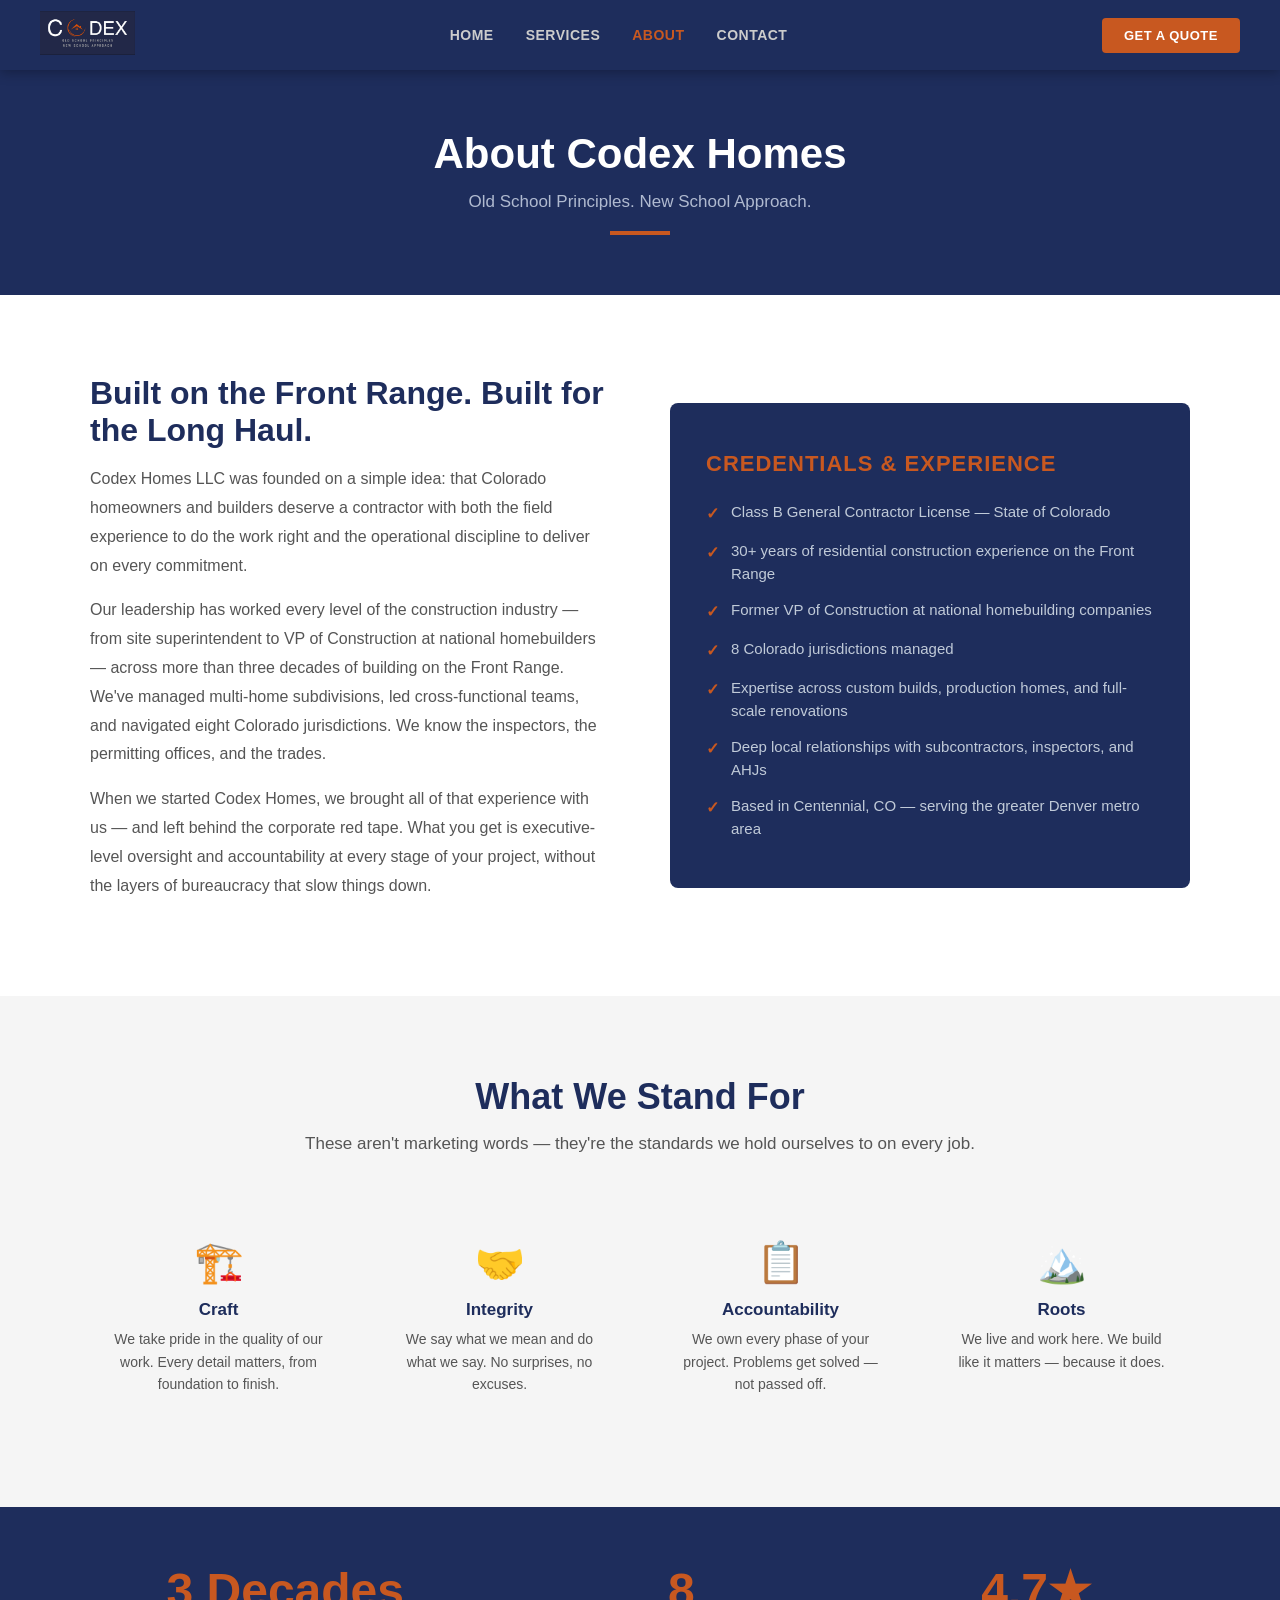
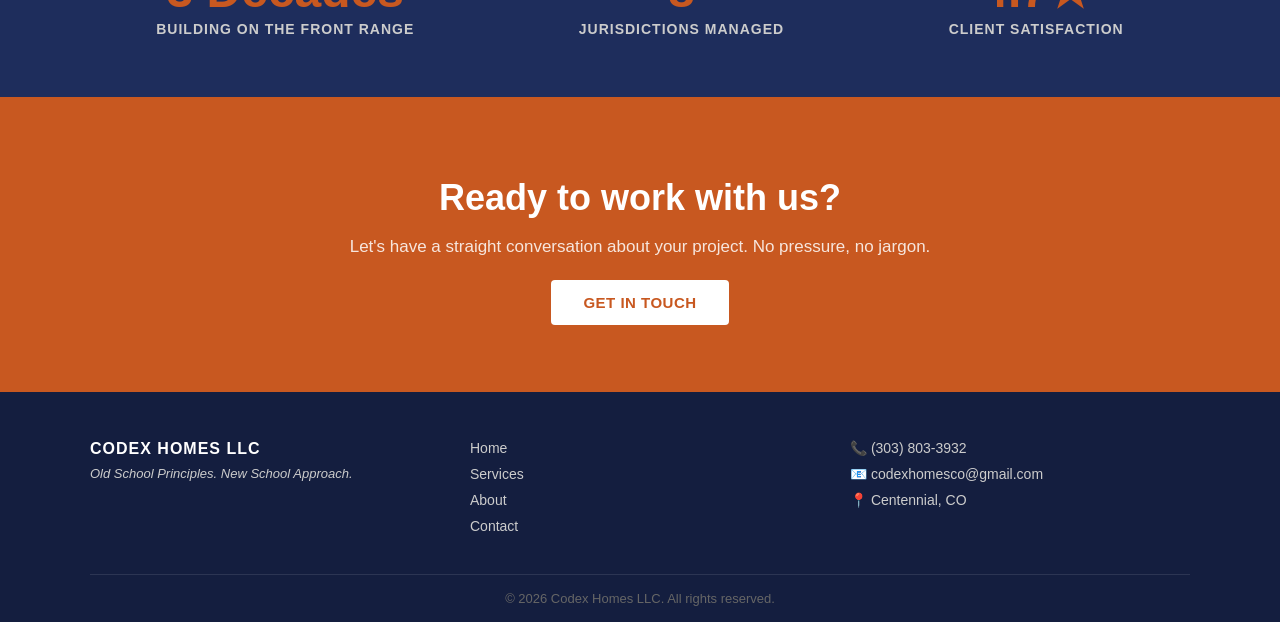
==== about.html @ 39018bbb "Add files via upload" ====
<!DOCTYPE html>
<html lang="en">
<head>
<meta charset="UTF-8"/>
<meta name="viewport" content="width=device-width, initial-scale=1.0"/>
<title>About | Codex Homes LLC</title>
<link rel="stylesheet" href="style.css"/>
</head>
<body>

<nav>
  <a href="index.html" class="nav-logo">
    <img src="logo.png" alt="Codex Homes LLC" style="height:44px; width:auto;"/>
  </a>
  <ul class="nav-links">
    <li><a href="index.html">Home</a></li>
    <li><a href="services.html">Services</a></li>
    <li><a href="about.html" class="active">About</a></li>
    <li><a href="contact.html">Contact</a></li>
  </ul>
  <a href="contact.html" class="nav-cta">Get a Quote</a>
</nav>

<div class="page-hero">
  <h1>About Codex Homes</h1>
  <p>Old School Principles. New School Approach.</p>
  <div class="orange-bar"></div>
</div>

<!-- STORY -->
<section class="about-section">
  <div class="about-grid">
    <div class="about-text">
      <h2>Built on the Front Range. Built for the Long Haul.</h2>
      <p>Codex Homes LLC was founded on a simple idea: that Colorado homeowners and builders deserve a contractor with both the field experience to do the work right and the operational discipline to deliver on every commitment.</p>
      <p>Our leadership has worked every level of the construction industry — from site superintendent to VP of Construction at national homebuilders — across more than three decades of building on the Front Range. We've managed multi-home subdivisions, led cross-functional teams, and navigated eight Colorado jurisdictions. We know the inspectors, the permitting offices, and the trades.</p>
      <p>When we started Codex Homes, we brought all of that experience with us — and left behind the corporate red tape. What you get is executive-level oversight and accountability at every stage of your project, without the layers of bureaucracy that slow things down.</p>
    </div>
    <div class="about-visual">
      <h3>Credentials & Experience</h3>
      <ul class="cred-list">
        <li>Class B General Contractor License — State of Colorado</li>
        <li>30+ years of residential construction experience on the Front Range</li>
        <li>Former VP of Construction at national homebuilding companies</li>
        <li>8 Colorado jurisdictions managed</li>
        <li>Expertise across custom builds, production homes, and full-scale renovations</li>
        <li>Deep local relationships with subcontractors, inspectors, and AHJs</li>
        <li>Based in Centennial, CO — serving the greater Denver metro area</li>
      </ul>
    </div>
  </div>
</section>

<!-- VALUES -->
<section class="values-section">
  <div class="container">
    <h2 class="section-title">What We Stand For</h2>
    <p class="section-sub">These aren't marketing words — they're the standards we hold ourselves to on every job.</p>
    <div class="values-grid">
      <div class="value-item">
        <span class="value-icon">🏗️</span>
        <h3>Craft</h3>
        <p>We take pride in the quality of our work. Every detail matters, from foundation to finish.</p>
      </div>
      <div class="value-item">
        <span class="value-icon">🤝</span>
        <h3>Integrity</h3>
        <p>We say what we mean and do what we say. No surprises, no excuses.</p>
      </div>
      <div class="value-item">
        <span class="value-icon">📋</span>
        <h3>Accountability</h3>
        <p>We own every phase of your project. Problems get solved — not passed off.</p>
      </div>
      <div class="value-item">
        <span class="value-icon">🏔️</span>
        <h3>Roots</h3>
        <p>We live and work here. We build like it matters — because it does.</p>
      </div>
    </div>
  </div>
</section>

<!-- STATS -->
<section class="section-dark">
  <div class="container">
    <div class="stats">
      <div class="stat">
        <span class="stat-num">3 Decades</span>
        <span class="stat-label">Building on the Front Range</span>
      </div>
      <div class="stat">
        <span class="stat-num">8</span>
        <span class="stat-label">Jurisdictions Managed</span>
      </div>
      <div class="stat">
        <span class="stat-num">4.7★</span>
        <span class="stat-label">Client Satisfaction</span>
      </div>
    </div>
  </div>
</section>

<!-- CTA -->
<section class="section-cta">
  <div class="container cta-inner">
    <h2>Ready to work with us?</h2>
    <p>Let's have a straight conversation about your project. No pressure, no jargon.</p>
    <a href="contact.html" class="btn-primary">Get in Touch</a>
  </div>
</section>

<!-- FOOTER -->
<footer>
  <div class="container footer-inner">
    <div class="footer-brand">
      <strong>CODEX HOMES LLC</strong>
      <span>Old School Principles. New School Approach.</span>
    </div>
    <div class="footer-links">
      <a href="index.html">Home</a>
      <a href="services.html">Services</a>
      <a href="about.html">About</a>
      <a href="contact.html">Contact</a>
    </div>
    <div class="footer-contact">
      <span>📞 (303) 803-3932</span>
      <span>📧 codexhomesco@gmail.com</span>
      <span>📍 Centennial, CO</span>
    </div>
  </div>
  <div class="footer-copy">© 2026 Codex Homes LLC. All rights reserved.</div>
</footer>

</body>
</html>
---- style.css ----
/* =====================
   CODEX HOMES LLC — CSS
   ===================== */

:root {
  --navy: #1E2D5C;
  --navy-dark: #141E3F;
  --orange: #C85820;
  --orange-light: #E06830;
  --white: #FFFFFF;
  --gray-light: #F5F5F5;
  --gray-mid: #CCCCCC;
  --gray-text: #555555;
  --max-width: 1100px;
}

* { margin: 0; padding: 0; box-sizing: border-box; }

body {
  font-family: 'Arial', sans-serif;
  color: #222;
  background: #fff;
}

a { text-decoration: none; color: inherit; }

/* ---- NAV ---- */
nav {
  background: var(--navy);
  display: flex;
  align-items: center;
  justify-content: space-between;
  padding: 0 40px;
  height: 70px;
  position: sticky;
  top: 0;
  z-index: 100;
  box-shadow: 0 2px 12px rgba(0,0,0,0.3);
}

.nav-logo svg { display: block; }

.nav-links {
  display: flex;
  list-style: none;
  gap: 32px;
}

.nav-links a {
  color: var(--gray-mid);
  font-size: 14px;
  font-weight: 600;
  letter-spacing: 0.5px;
  text-transform: uppercase;
  transition: color 0.2s;
}

.nav-links a:hover,
.nav-links a.active {
  color: var(--orange);
}

.nav-cta {
  background: var(--orange);
  color: var(--white);
  padding: 10px 22px;
  border-radius: 4px;
  font-size: 13px;
  font-weight: 700;
  text-transform: uppercase;
  letter-spacing: 0.5px;
  transition: background 0.2s;
}
.nav-cta:hover { background: var(--orange-light); }

/* ---- HERO ---- */
.hero {
  background: var(--navy-dark);
  background-image:
    linear-gradient(135deg, rgba(30,45,92,0.97) 0%, rgba(20,30,63,0.92) 100%),
    repeating-linear-gradient(
      45deg,
      transparent,
      transparent 40px,
      rgba(200,88,32,0.04) 40px,
      rgba(200,88,32,0.04) 80px
    );
  min-height: 88vh;
  display: flex;
  align-items: center;
  justify-content: center;
  text-align: center;
  padding: 80px 40px;
  position: relative;
}

.hero-content {
  max-width: 820px;
  z-index: 1;
}

.hero-logo {
  margin-bottom: 32px;
  display: flex;
  flex-direction: column;
  align-items: center;
  gap: 8px;
}

.hero-tagline {
  color: var(--gray-mid);
  font-size: 13px;
  letter-spacing: 3px;
  text-transform: uppercase;
  font-weight: 600;
}

.hero h1 {
  font-size: 52px;
  font-weight: 900;
  color: var(--white);
  line-height: 1.1;
  margin-bottom: 20px;
}

.hero-sub {
  font-size: 18px;
  color: #B0BAD0;
  line-height: 1.7;
  margin-bottom: 36px;
  max-width: 680px;
  margin-left: auto;
  margin-right: auto;
}

.hero-btns {
  display: flex;
  gap: 16px;
  justify-content: center;
  flex-wrap: wrap;
}

.btn-primary {
  background: var(--orange);
  color: var(--white);
  padding: 14px 32px;
  border-radius: 4px;
  font-weight: 700;
  font-size: 15px;
  text-transform: uppercase;
  letter-spacing: 0.5px;
  transition: background 0.2s, transform 0.1s;
}
.btn-primary:hover { background: var(--orange-light); transform: translateY(-1px); }

.btn-outline {
  border: 2px solid var(--gray-mid);
  color: var(--white);
  padding: 14px 32px;
  border-radius: 4px;
  font-weight: 700;
  font-size: 15px;
  text-transform: uppercase;
  letter-spacing: 0.5px;
  transition: border-color 0.2s, color 0.2s;
}
.btn-outline:hover { border-color: var(--orange); color: var(--orange); }

/* ---- SECTIONS ---- */
.section-light { padding: 80px 40px; background: var(--white); }
.section-dark  { padding: 60px 40px; background: var(--navy); }
.section-cta   { padding: 80px 40px; background: var(--orange); }

.container { max-width: var(--max-width); margin: 0 auto; }

.section-title {
  font-size: 36px;
  font-weight: 900;
  color: var(--navy);
  text-align: center;
  margin-bottom: 12px;
}

.section-dark .section-title { color: var(--white); }

.section-sub {
  text-align: center;
  color: var(--gray-text);
  font-size: 17px;
  line-height: 1.7;
  max-width: 680px;
  margin: 0 auto 48px;
}

/* ---- CARDS ---- */
.cards {
  display: grid;
  grid-template-columns: repeat(auto-fit, minmax(190px, 1fr));
  gap: 24px;
}

.card {
  background: var(--gray-light);
  border-top: 4px solid var(--orange);
  padding: 32px 24px;
  border-radius: 6px;
  transition: box-shadow 0.2s;
}
.card:hover { box-shadow: 0 8px 24px rgba(0,0,0,0.10); }

.card-icon { font-size: 32px; margin-bottom: 14px; }

.card h3 {
  font-size: 18px;
  font-weight: 800;
  color: var(--navy);
  margin-bottom: 10px;
}

.card p {
  font-size: 15px;
  color: var(--gray-text);
  line-height: 1.6;
}

/* ---- STATS ---- */
.stats {
  display: flex;
  justify-content: space-around;
  flex-wrap: wrap;
  gap: 32px;
}

.stat {
  text-align: center;
  display: flex;
  flex-direction: column;
  gap: 6px;
}

.stat-num {
  font-size: 48px;
  font-weight: 900;
  color: var(--orange);
  line-height: 1;
}

.stat-label {
  font-size: 14px;
  color: var(--gray-mid);
  text-transform: uppercase;
  letter-spacing: 1px;
  font-weight: 600;
}

/* ---- SERVICES GRID ---- */
.services-grid {
  display: grid;
  grid-template-columns: repeat(auto-fit, minmax(240px, 1fr));
  gap: 24px;
  margin-top: 48px;
}

.service-card {
  border: 1px solid #E0E0E0;
  border-radius: 6px;
  padding: 28px 24px;
  transition: box-shadow 0.2s, border-color 0.2s;
}
.service-card:hover {
  box-shadow: 0 6px 20px rgba(0,0,0,0.08);
  border-color: var(--orange);
}

.service-card h3 {
  font-size: 18px;
  font-weight: 800;
  color: var(--navy);
  margin-bottom: 10px;
}

.service-card p {
  font-size: 15px;
  color: var(--gray-text);
  line-height: 1.6;
  margin-bottom: 16px;
}

.link-arrow {
  color: var(--orange);
  font-weight: 700;
  font-size: 14px;
  transition: letter-spacing 0.2s;
}

/* ---- PHOTO GALLERY ---- */
.photo-grid {
  display: grid;
  grid-template-columns: 2fr 1fr 1fr;
  grid-template-rows: 280px 280px;
  gap: 12px;
  margin-top: 48px;
  margin-bottom: 16px;
}

.photo-tile {
  overflow: hidden;
  border-radius: 6px;
}

.photo-tile img {
  width: 100%;
  height: 100%;
  object-fit: cover;
  display: block;
  transition: transform 0.4s ease;
}

.photo-tile:hover img {
  transform: scale(1.04);
}

.photo-large {
  grid-row: 1 / 3;
}

.gallery-note {
  text-align: center;
  font-size: 13px;
  color: #999;
  font-style: italic;
  margin-top: 12px;
}
.link-arrow:hover { letter-spacing: 0.5px; }

/* ---- CTA SECTION ---- */
.cta-inner {
  text-align: center;
}

.section-cta h2 {
  font-size: 36px;
  font-weight: 900;
  color: var(--white);
  margin-bottom: 14px;
}

.section-cta p {
  font-size: 17px;
  color: rgba(255,255,255,0.85);
  max-width: 600px;
  margin: 0 auto 32px;
  line-height: 1.7;
}

.section-cta .btn-primary {
  background: var(--white);
  color: var(--orange);
}
.section-cta .btn-primary:hover {
  background: #F0F0F0;
}

/* ---- PAGE HERO (inner pages) ---- */
.page-hero {
  background: var(--navy);
  padding: 60px 40px;
  text-align: center;
}

.page-hero h1 {
  font-size: 42px;
  font-weight: 900;
  color: var(--white);
  margin-bottom: 10px;
}

.page-hero p {
  color: #B0BAD0;
  font-size: 17px;
  max-width: 600px;
  margin: 0 auto;
  line-height: 1.6;
}

.orange-bar {
  height: 4px;
  background: var(--orange);
  width: 60px;
  margin: 16px auto 0;
}

/* ---- SERVICES PAGE ---- */
.services-full {
  padding: 80px 40px;
  background: var(--white);
}

.service-block {
  display: grid;
  grid-template-columns: 1fr 2fr;
  gap: 40px;
  align-items: start;
  padding: 48px 0;
  border-bottom: 1px solid #E8E8E8;
}

.service-block:last-child { border-bottom: none; }

.service-block-num {
  font-size: 72px;
  font-weight: 900;
  color: var(--orange);
  opacity: 0.25;
  line-height: 1;
}

.service-block h3 {
  font-size: 24px;
  font-weight: 800;
  color: var(--navy);
  margin-bottom: 12px;
}

.service-block p {
  font-size: 16px;
  color: var(--gray-text);
  line-height: 1.7;
  margin-bottom: 16px;
}

.service-list {
  list-style: none;
  padding: 0;
  display: flex;
  flex-direction: column;
  gap: 8px;
}

.service-list li::before {
  content: "→ ";
  color: var(--orange);
  font-weight: 700;
}

.service-list li {
  font-size: 15px;
  color: var(--gray-text);
}

/* ---- ABOUT PAGE ---- */
.about-section {
  padding: 80px 40px;
}

.about-grid {
  display: grid;
  grid-template-columns: 1fr 1fr;
  gap: 60px;
  align-items: center;
  max-width: var(--max-width);
  margin: 0 auto;
}

.about-text h2 {
  font-size: 32px;
  font-weight: 900;
  color: var(--navy);
  margin-bottom: 16px;
}

.about-text p {
  font-size: 16px;
  color: var(--gray-text);
  line-height: 1.8;
  margin-bottom: 16px;
}

.about-visual {
  background: var(--navy);
  border-radius: 8px;
  padding: 48px 36px;
  color: var(--white);
}

.about-visual h3 {
  font-size: 22px;
  font-weight: 800;
  margin-bottom: 24px;
  color: var(--orange);
  text-transform: uppercase;
  letter-spacing: 1px;
}

.cred-list {
  list-style: none;
  display: flex;
  flex-direction: column;
  gap: 14px;
}

.cred-list li {
  display: flex;
  align-items: flex-start;
  gap: 12px;
  font-size: 15px;
  line-height: 1.5;
  color: #C0CAD8;
}

.cred-list li::before {
  content: "✓";
  color: var(--orange);
  font-weight: 900;
  font-size: 16px;
  flex-shrink: 0;
  margin-top: 1px;
}

.values-section {
  padding: 80px 40px;
  background: var(--gray-light);
}

.values-grid {
  display: grid;
  grid-template-columns: repeat(auto-fit, minmax(200px, 1fr));
  gap: 24px;
  margin-top: 48px;
}

.value-item {
  text-align: center;
  padding: 32px 20px;
}

.value-item .value-icon {
  font-size: 40px;
  margin-bottom: 14px;
  display: block;
}

.value-item h3 {
  font-size: 17px;
  font-weight: 800;
  color: var(--navy);
  margin-bottom: 8px;
}

.value-item p {
  font-size: 14px;
  color: var(--gray-text);
  line-height: 1.6;
}

/* ---- CONTACT PAGE ---- */
.contact-section {
  padding: 80px 40px;
  background: var(--white);
}

.contact-grid {
  display: grid;
  grid-template-columns: 1fr 1.5fr;
  gap: 60px;
  max-width: var(--max-width);
  margin: 0 auto;
  align-items: start;
}

.contact-info h2 {
  font-size: 28px;
  font-weight: 900;
  color: var(--navy);
  margin-bottom: 20px;
}

.contact-info p {
  font-size: 16px;
  color: var(--gray-text);
  line-height: 1.7;
  margin-bottom: 32px;
}

.contact-detail {
  display: flex;
  flex-direction: column;
  gap: 18px;
}

.contact-item {
  display: flex;
  align-items: center;
  gap: 14px;
  font-size: 15px;
  color: var(--gray-text);
}

.contact-item .icon {
  width: 40px;
  height: 40px;
  background: var(--navy);
  border-radius: 50%;
  display: flex;
  align-items: center;
  justify-content: center;
  font-size: 18px;
  flex-shrink: 0;
}

.contact-item strong {
  display: block;
  color: var(--navy);
  font-size: 13px;
  text-transform: uppercase;
  letter-spacing: 0.5px;
  margin-bottom: 2px;
}

/* FORM */
.contact-form {
  background: var(--gray-light);
  border-radius: 8px;
  padding: 40px 36px;
}

.contact-form h2 {
  font-size: 22px;
  font-weight: 800;
  color: var(--navy);
  margin-bottom: 24px;
}

.form-group {
  margin-bottom: 20px;
}

.form-row {
  display: grid;
  grid-template-columns: 1fr 1fr;
  gap: 16px;
  margin-bottom: 20px;
}

label {
  display: block;
  font-size: 13px;
  font-weight: 700;
  color: var(--navy);
  text-transform: uppercase;
  letter-spacing: 0.5px;
  margin-bottom: 6px;
}

input, textarea, select {
  width: 100%;
  padding: 12px 14px;
  border: 1px solid #D0D0D0;
  border-radius: 4px;
  font-size: 15px;
  font-family: Arial, sans-serif;
  color: #333;
  background: var(--white);
  transition: border-color 0.2s;
  outline: none;
}

input:focus, textarea:focus, select:focus {
  border-color: var(--orange);
}

textarea { resize: vertical; min-height: 120px; }

.form-submit {
  background: var(--orange);
  color: var(--white);
  border: none;
  padding: 14px 32px;
  border-radius: 4px;
  font-size: 15px;
  font-weight: 700;
  text-transform: uppercase;
  letter-spacing: 0.5px;
  cursor: pointer;
  width: 100%;
  transition: background 0.2s;
}
.form-submit:hover { background: var(--orange-light); }

/* ---- FOOTER ---- */
footer {
  background: var(--navy-dark);
  padding: 48px 40px 0;
}

.footer-inner {
  display: grid;
  grid-template-columns: 1fr 1fr 1fr;
  gap: 40px;
  padding-bottom: 40px;
  border-bottom: 1px solid rgba(255,255,255,0.1);
}

.footer-brand {
  display: flex;
  flex-direction: column;
  gap: 8px;
}

.footer-brand strong {
  font-size: 16px;
  font-weight: 900;
  color: var(--white);
  letter-spacing: 1px;
}

.footer-brand span {
  font-size: 13px;
  color: var(--gray-mid);
  font-style: italic;
}

.footer-links {
  display: flex;
  flex-direction: column;
  gap: 10px;
}

.footer-links a {
  color: var(--gray-mid);
  font-size: 14px;
  transition: color 0.2s;
}
.footer-links a:hover { color: var(--orange); }

.footer-contact {
  display: flex;
  flex-direction: column;
  gap: 10px;
}

.footer-contact span {
  font-size: 14px;
  color: var(--gray-mid);
}

.footer-copy {
  text-align: center;
  font-size: 13px;
  color: #666;
  padding: 16px 0;
}

/* ---- RESPONSIVE ---- */
@media (max-width: 768px) {
  nav { padding: 0 20px; }
  .nav-links { display: none; }
  .hero h1 { font-size: 34px; }
  .about-grid, .contact-grid, .service-block { grid-template-columns: 1fr; }
  .footer-inner { grid-template-columns: 1fr; }
  .form-row { grid-template-columns: 1fr; }
  .section-light, .section-dark, .section-cta,
  .services-full, .about-section, .contact-section { padding: 60px 20px; }
}
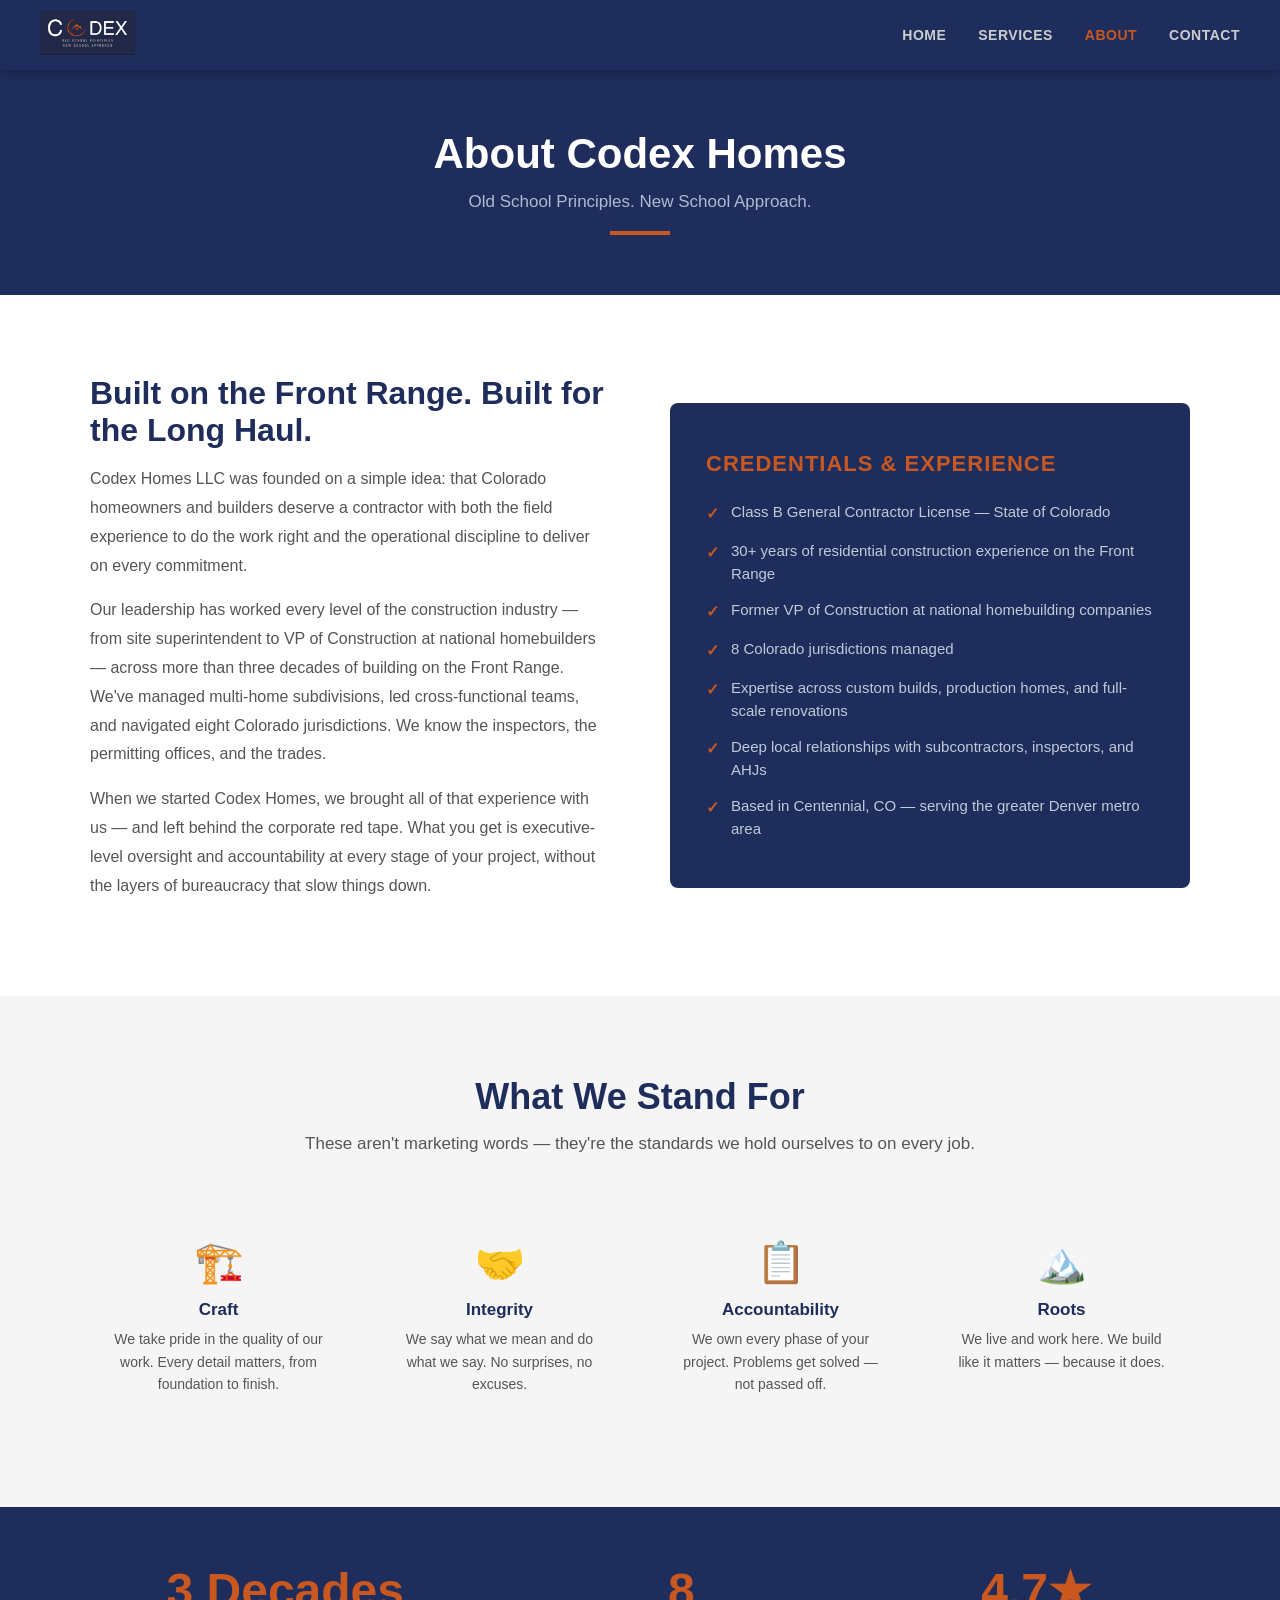
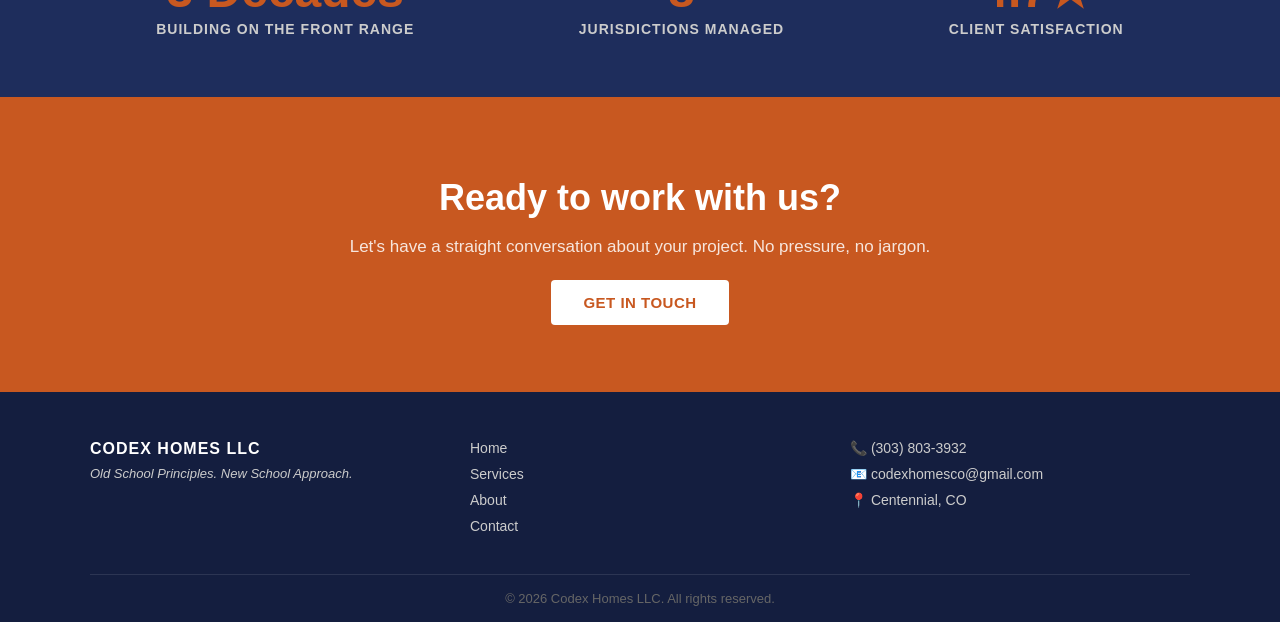
==== commit 5e60efcc: "Add files via upload" ====
--- a/about.html
+++ b/about.html
@@ -18,7 +18,6 @@
     <li><a href="about.html" class="active">About</a></li>
     <li><a href="contact.html">Contact</a></li>
   </ul>
-  <a href="contact.html" class="nav-cta">Get a Quote</a>
 </nav>
 
 <div class="page-hero">
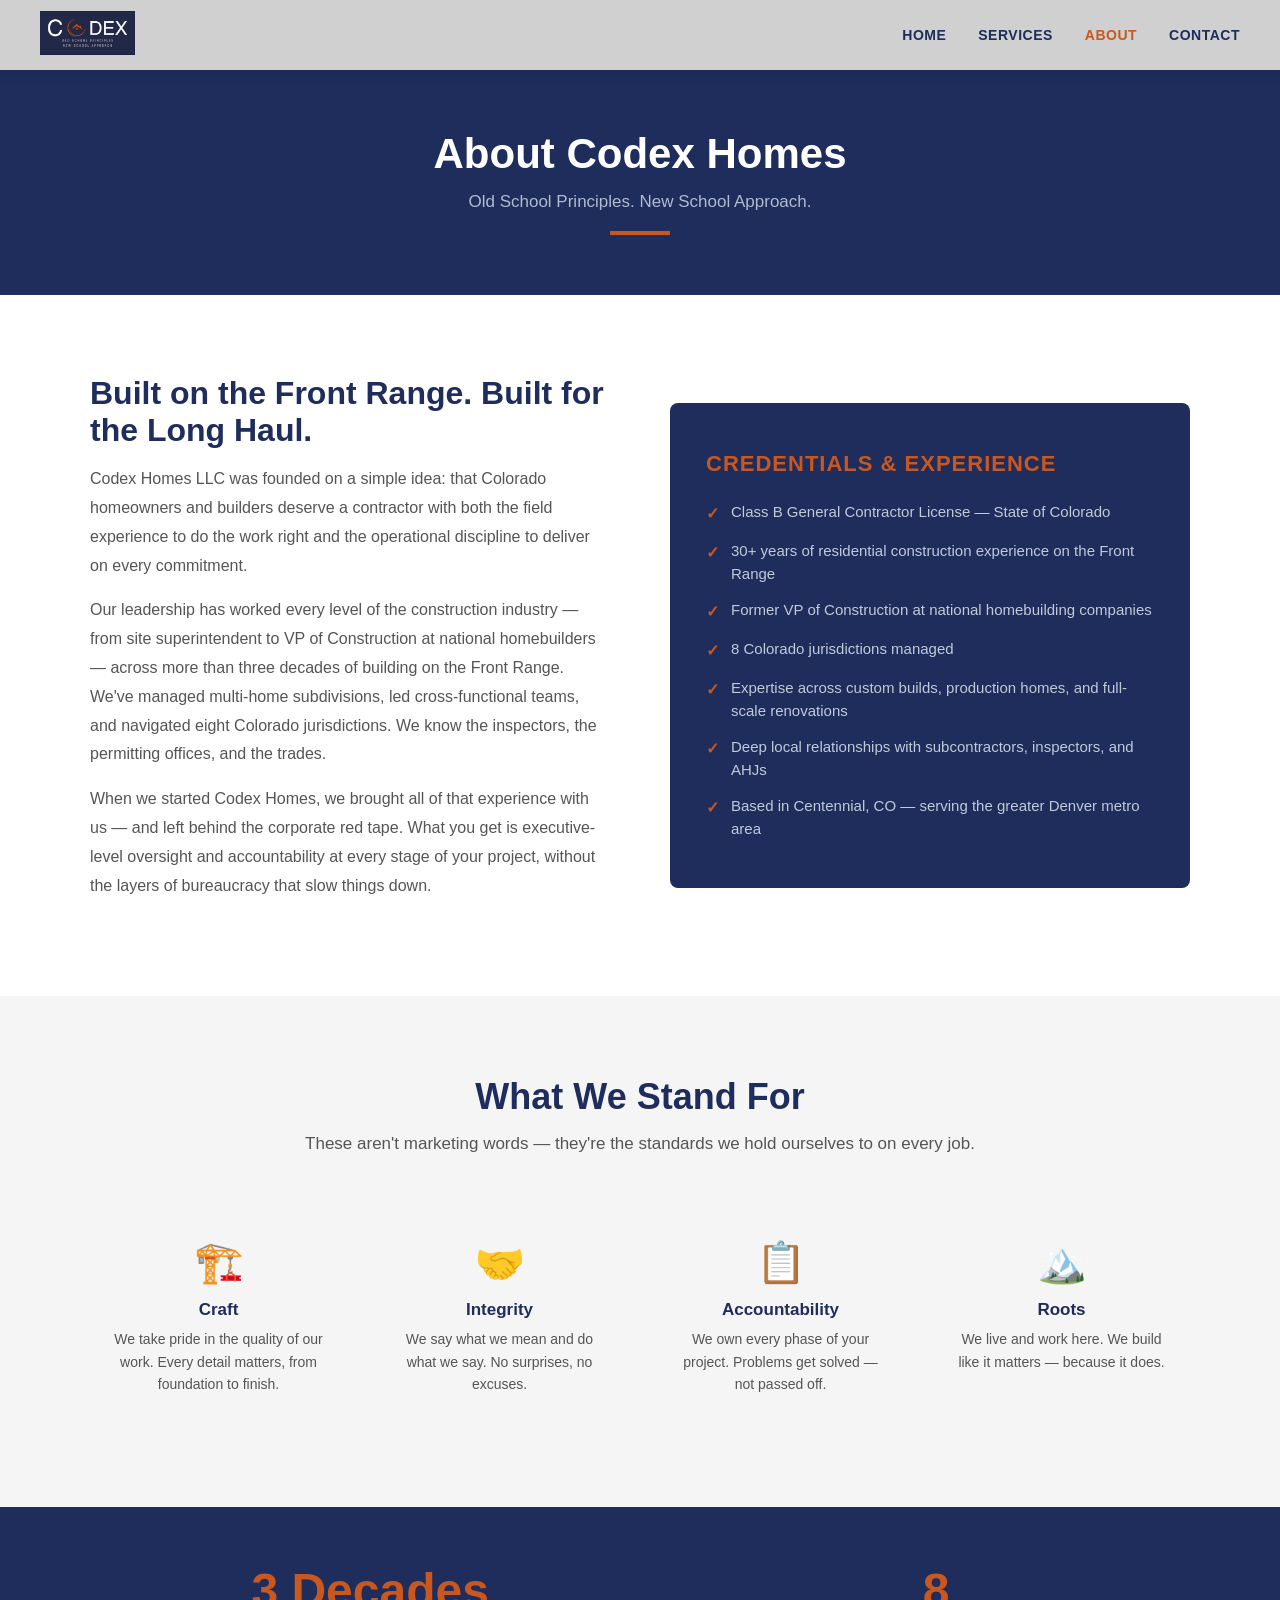
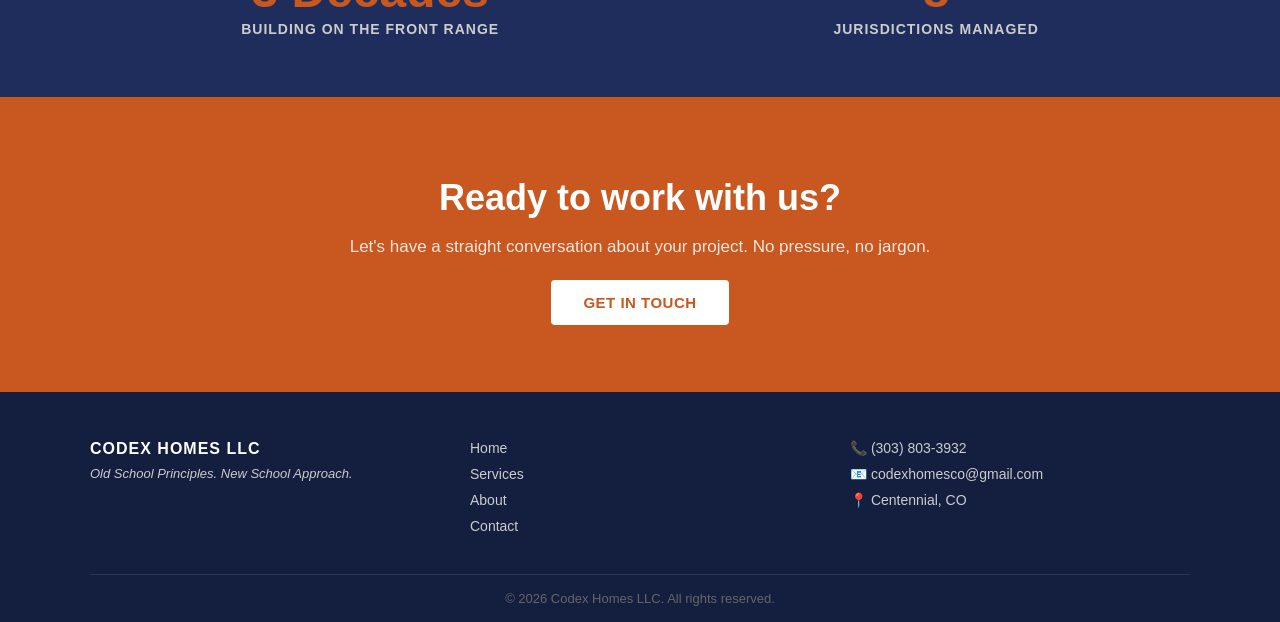
==== commit 9a5a3411: "Update about.html" ====
--- a/about.html
+++ b/about.html
@@ -92,10 +92,6 @@
         <span class="stat-num">8</span>
         <span class="stat-label">Jurisdictions Managed</span>
       </div>
-      <div class="stat">
-        <span class="stat-num">4.7★</span>
-        <span class="stat-label">Client Satisfaction</span>
-      </div>
     </div>
   </div>
 </section>
--- a/style.css
+++ b/style.css
@@ -26,7 +26,7 @@
 
 /* ---- NAV ---- */
 nav {
-  background: var(--navy);
+  background: #D0D0D0;
   display: flex;
   align-items: center;
   justify-content: space-between;
@@ -35,7 +35,7 @@
   position: sticky;
   top: 0;
   z-index: 100;
-  box-shadow: 0 2px 12px rgba(0,0,0,0.3);
+  box-shadow: 0 2px 12px rgba(0,0,0,0.15);
 }
 
 .nav-logo svg { display: block; }
@@ -47,7 +47,7 @@
 }
 
 .nav-links a {
-  color: var(--gray-mid);
+  color: var(--navy);
   font-size: 14px;
   font-weight: 600;
   letter-spacing: 0.5px;
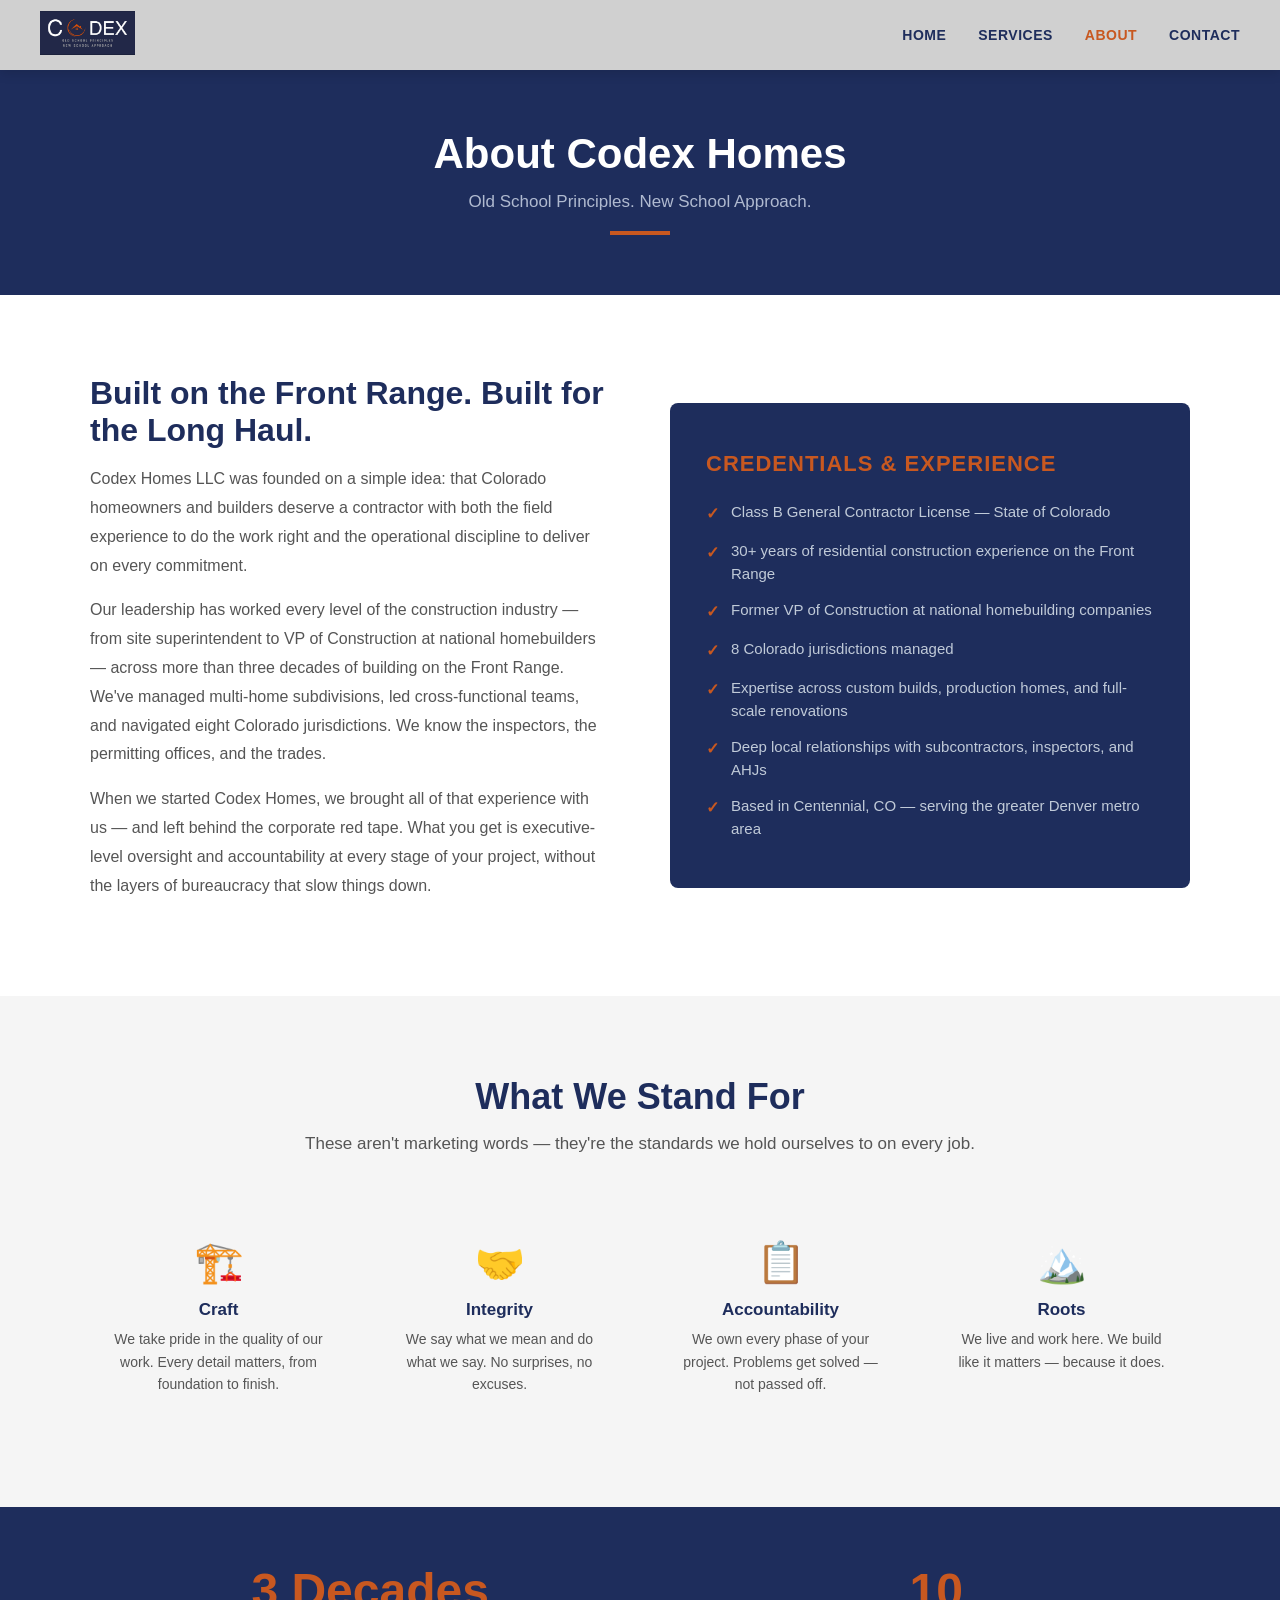
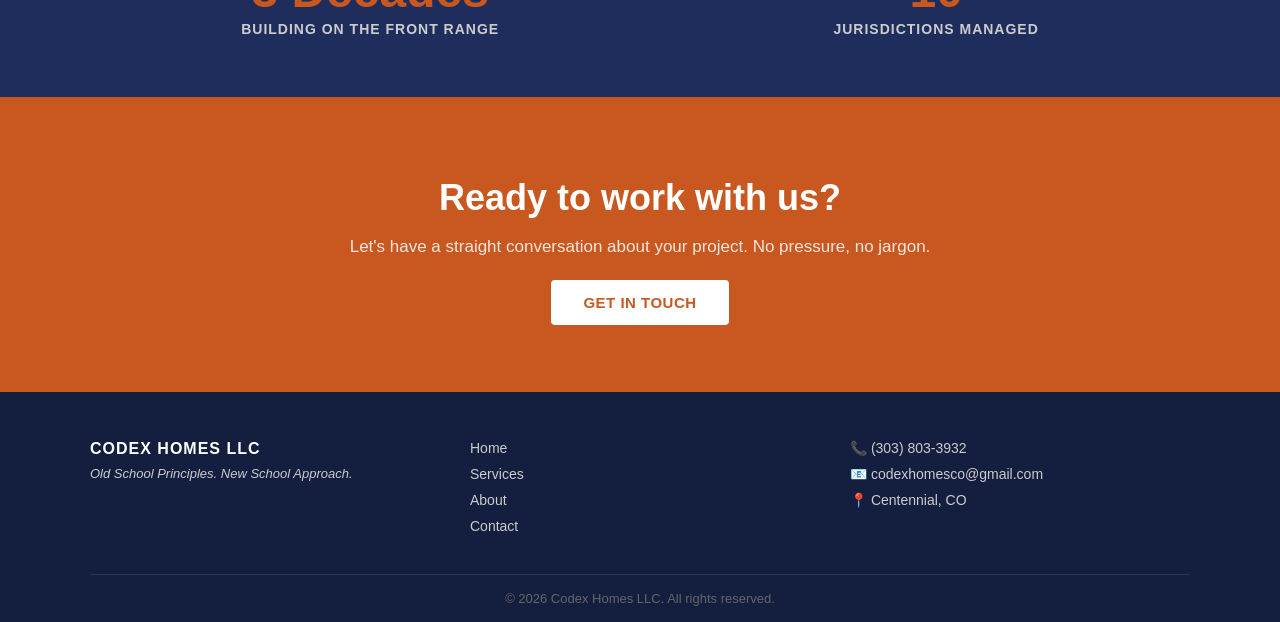
==== commit 78dd18ae: "Update about.html" ====
--- a/about.html
+++ b/about.html
@@ -89,7 +89,7 @@
         <span class="stat-label">Building on the Front Range</span>
       </div>
       <div class="stat">
-        <span class="stat-num">8</span>
+        <span class="stat-num">10</span>
         <span class="stat-label">Jurisdictions Managed</span>
       </div>
     </div>
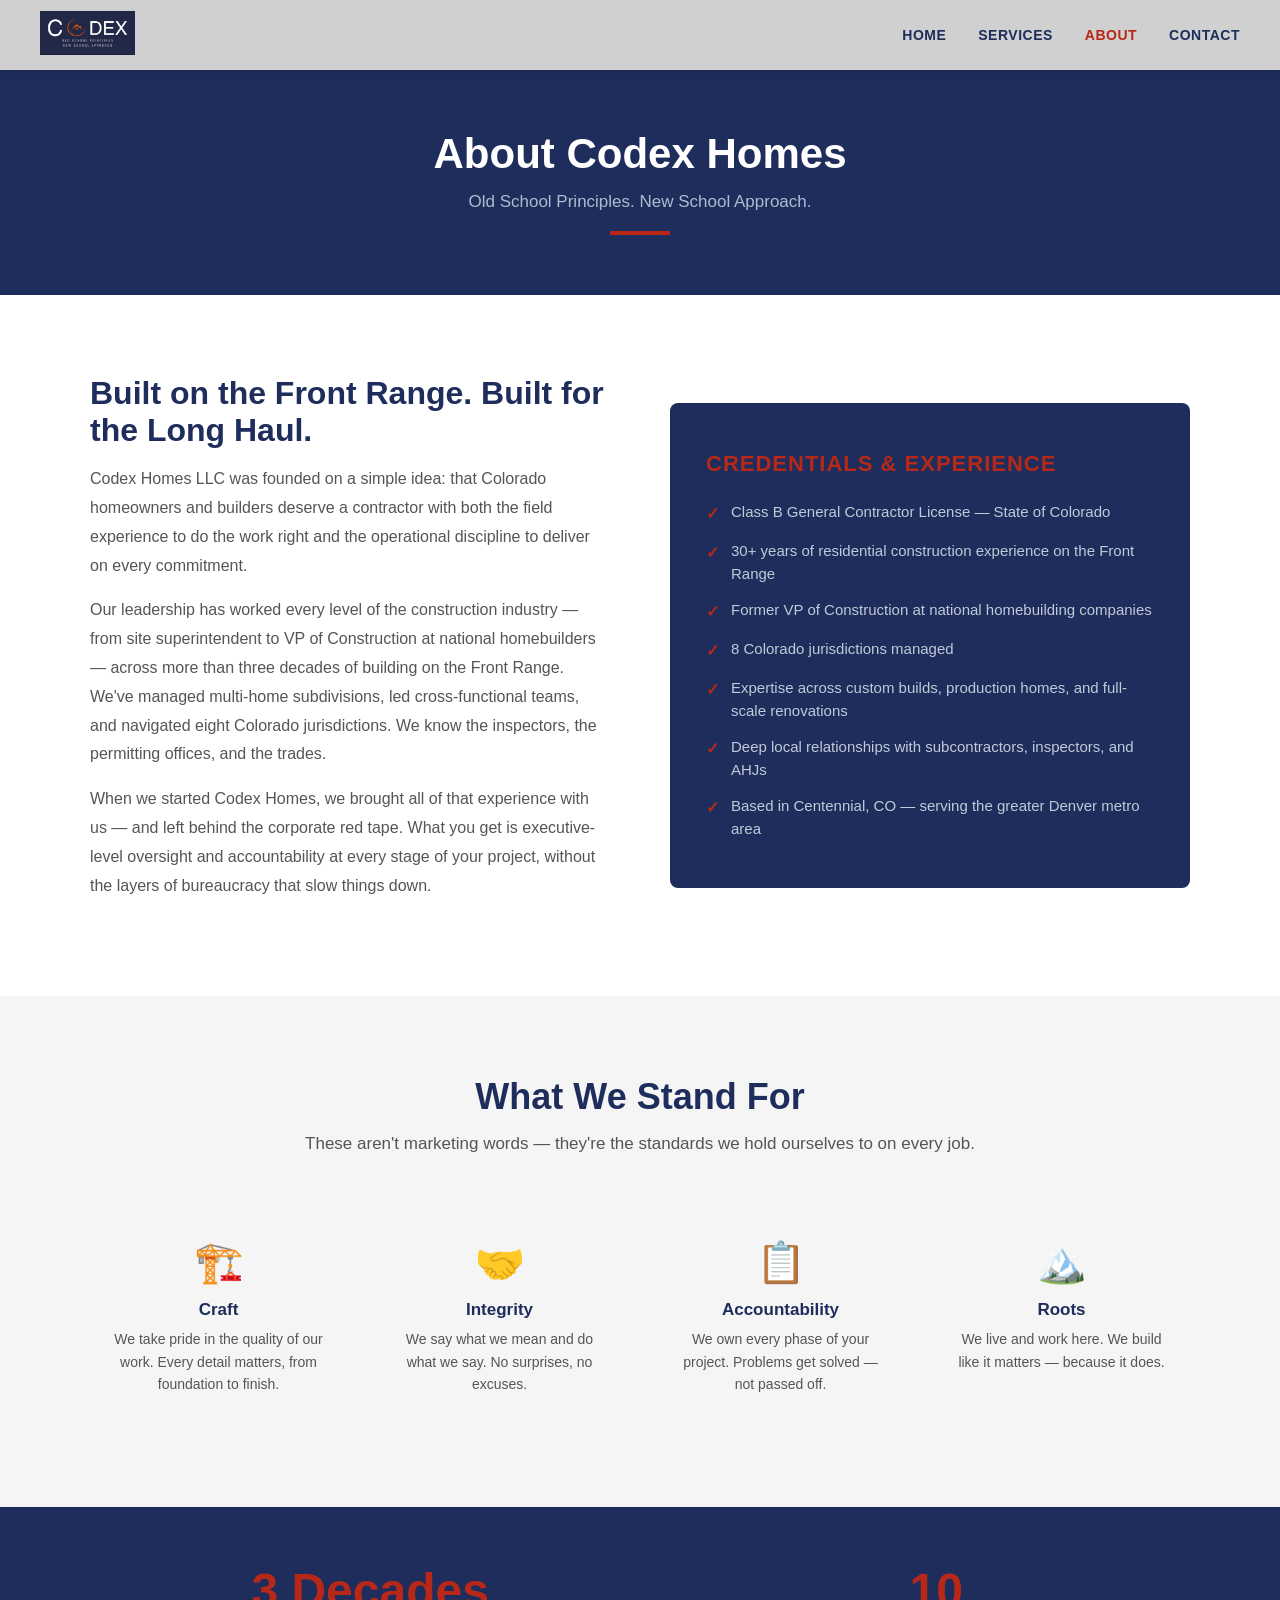
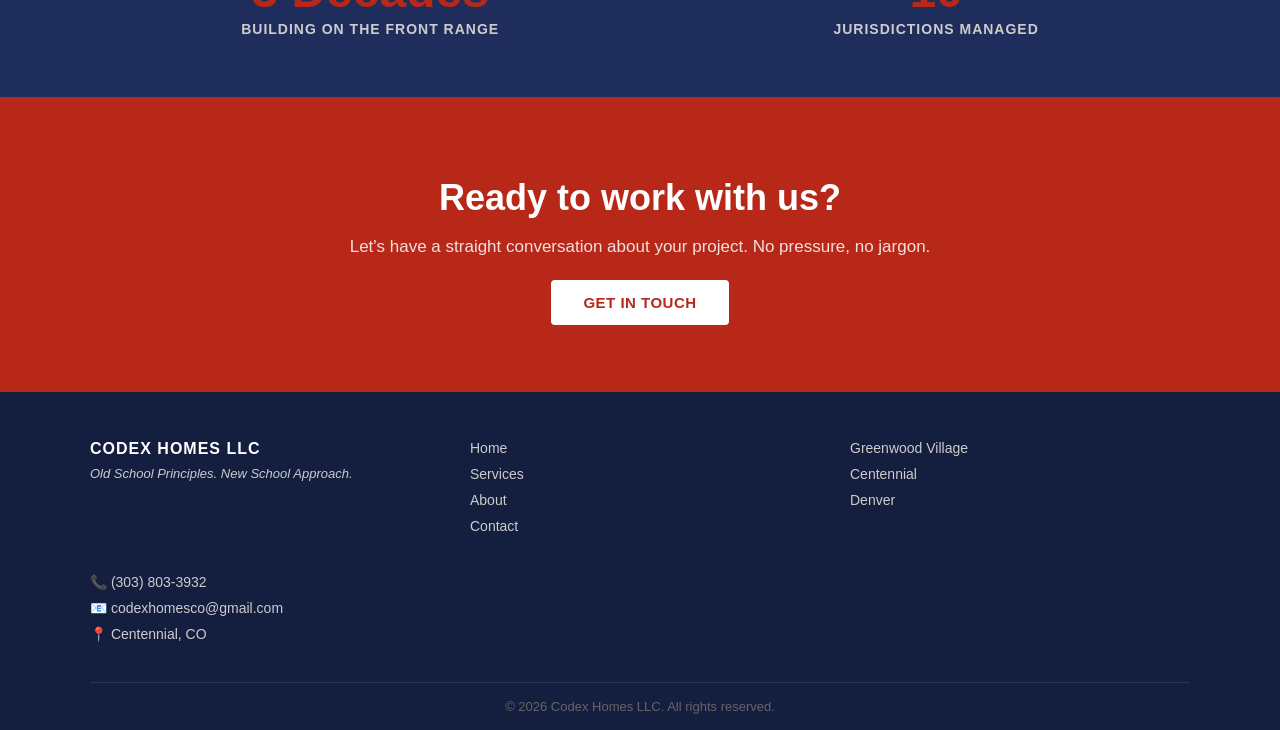
==== commit 0c8f45d4: "Update about.html" ====
--- a/about.html
+++ b/about.html
@@ -9,122 +9,127 @@
 <body>
 
 <nav>
-  <a href="index.html" class="nav-logo">
-    <img src="logo.png" alt="Codex Homes LLC" style="height:44px; width:auto;"/>
-  </a>
-  <ul class="nav-links">
-    <li><a href="index.html">Home</a></li>
-    <li><a href="services.html">Services</a></li>
-    <li><a href="about.html" class="active">About</a></li>
-    <li><a href="contact.html">Contact</a></li>
-  </ul>
+<a href="index.html" class="nav-logo">
+<img src="logo.png" alt="Codex Homes LLC" style="height:44px; width:auto;"/>
+</a>
+<ul class="nav-links">
+<li><a href="index.html">Home</a></li>
+<li><a href="services.html">Services</a></li>
+<li><a href="about.html" class="active">About</a></li>
+<li><a href="contact.html">Contact</a></li>
+</ul>
 </nav>
 
 <div class="page-hero">
-  <h1>About Codex Homes</h1>
-  <p>Old School Principles. New School Approach.</p>
-  <div class="orange-bar"></div>
+<h1>About Codex Homes</h1>
+<p>Old School Principles. New School Approach.</p>
+<div class="orange-bar"></div>
 </div>
 
 <!-- STORY -->
 <section class="about-section">
-  <div class="about-grid">
-    <div class="about-text">
-      <h2>Built on the Front Range. Built for the Long Haul.</h2>
-      <p>Codex Homes LLC was founded on a simple idea: that Colorado homeowners and builders deserve a contractor with both the field experience to do the work right and the operational discipline to deliver on every commitment.</p>
-      <p>Our leadership has worked every level of the construction industry — from site superintendent to VP of Construction at national homebuilders — across more than three decades of building on the Front Range. We've managed multi-home subdivisions, led cross-functional teams, and navigated eight Colorado jurisdictions. We know the inspectors, the permitting offices, and the trades.</p>
-      <p>When we started Codex Homes, we brought all of that experience with us — and left behind the corporate red tape. What you get is executive-level oversight and accountability at every stage of your project, without the layers of bureaucracy that slow things down.</p>
-    </div>
-    <div class="about-visual">
-      <h3>Credentials & Experience</h3>
-      <ul class="cred-list">
-        <li>Class B General Contractor License — State of Colorado</li>
-        <li>30+ years of residential construction experience on the Front Range</li>
-        <li>Former VP of Construction at national homebuilding companies</li>
-        <li>8 Colorado jurisdictions managed</li>
-        <li>Expertise across custom builds, production homes, and full-scale renovations</li>
-        <li>Deep local relationships with subcontractors, inspectors, and AHJs</li>
-        <li>Based in Centennial, CO — serving the greater Denver metro area</li>
-      </ul>
-    </div>
-  </div>
+<div class="about-grid">
+<div class="about-text">
+<h2>Built on the Front Range. Built for the Long Haul.</h2>
+<p>Codex Homes LLC was founded on a simple idea: that Colorado homeowners and builders deserve a contractor with both the field experience to do the work right and the operational discipline to deliver on every commitment.</p>
+<p>Our leadership has worked every level of the construction industry — from site superintendent to VP of Construction at national homebuilders — across more than three decades of building on the Front Range. We've managed multi-home subdivisions, led cross-functional teams, and navigated eight Colorado jurisdictions. We know the inspectors, the permitting offices, and the trades.</p>
+<p>When we started Codex Homes, we brought all of that experience with us — and left behind the corporate red tape. What you get is executive-level oversight and accountability at every stage of your project, without the layers of bureaucracy that slow things down.</p>
+</div>
+<div class="about-visual">
+<h3>Credentials & Experience</h3>
+<ul class="cred-list">
+<li>Class B General Contractor License — State of Colorado</li>
+<li>30+ years of residential construction experience on the Front Range</li>
+<li>Former VP of Construction at national homebuilding companies</li>
+<li>8 Colorado jurisdictions managed</li>
+<li>Expertise across custom builds, production homes, and full-scale renovations</li>
+<li>Deep local relationships with subcontractors, inspectors, and AHJs</li>
+<li>Based in Centennial, CO — serving the greater Denver metro area</li>
+</ul>
+</div>
+</div>
 </section>
 
 <!-- VALUES -->
 <section class="values-section">
-  <div class="container">
-    <h2 class="section-title">What We Stand For</h2>
-    <p class="section-sub">These aren't marketing words — they're the standards we hold ourselves to on every job.</p>
-    <div class="values-grid">
-      <div class="value-item">
-        <span class="value-icon">🏗️</span>
-        <h3>Craft</h3>
-        <p>We take pride in the quality of our work. Every detail matters, from foundation to finish.</p>
-      </div>
-      <div class="value-item">
-        <span class="value-icon">🤝</span>
-        <h3>Integrity</h3>
-        <p>We say what we mean and do what we say. No surprises, no excuses.</p>
-      </div>
-      <div class="value-item">
-        <span class="value-icon">📋</span>
-        <h3>Accountability</h3>
-        <p>We own every phase of your project. Problems get solved — not passed off.</p>
-      </div>
-      <div class="value-item">
-        <span class="value-icon">🏔️</span>
-        <h3>Roots</h3>
-        <p>We live and work here. We build like it matters — because it does.</p>
-      </div>
-    </div>
-  </div>
+<div class="container">
+<h2 class="section-title">What We Stand For</h2>
+<p class="section-sub">These aren't marketing words — they're the standards we hold ourselves to on every job.</p>
+<div class="values-grid">
+<div class="value-item">
+<span class="value-icon">🏗️</span>
+<h3>Craft</h3>
+<p>We take pride in the quality of our work. Every detail matters, from foundation to finish.</p>
+</div>
+<div class="value-item">
+<span class="value-icon">🤝</span>
+<h3>Integrity</h3>
+<p>We say what we mean and do what we say. No surprises, no excuses.</p>
+</div>
+<div class="value-item">
+<span class="value-icon">📋</span>
+<h3>Accountability</h3>
+<p>We own every phase of your project. Problems get solved — not passed off.</p>
+</div>
+<div class="value-item">
+<span class="value-icon">🏔️</span>
+<h3>Roots</h3>
+<p>We live and work here. We build like it matters — because it does.</p>
+</div>
+</div>
+</div>
 </section>
 
 <!-- STATS -->
 <section class="section-dark">
-  <div class="container">
-    <div class="stats">
-      <div class="stat">
-        <span class="stat-num">3 Decades</span>
-        <span class="stat-label">Building on the Front Range</span>
-      </div>
-      <div class="stat">
-        <span class="stat-num">10</span>
-        <span class="stat-label">Jurisdictions Managed</span>
-      </div>
-    </div>
-  </div>
+<div class="container">
+<div class="stats">
+<div class="stat">
+<span class="stat-num">3 Decades</span>
+<span class="stat-label">Building on the Front Range</span>
+</div>
+<div class="stat">
+<span class="stat-num">10</span>
+<span class="stat-label">Jurisdictions Managed</span>
+</div>
+</div>
+</div>
 </section>
 
 <!-- CTA -->
 <section class="section-cta">
-  <div class="container cta-inner">
-    <h2>Ready to work with us?</h2>
-    <p>Let's have a straight conversation about your project. No pressure, no jargon.</p>
-    <a href="contact.html" class="btn-primary">Get in Touch</a>
-  </div>
+<div class="container cta-inner">
+<h2>Ready to work with us?</h2>
+<p>Let's have a straight conversation about your project. No pressure, no jargon.</p>
+<a href="contact.html" class="btn-primary">Get in Touch</a>
+</div>
 </section>
 
 <!-- FOOTER -->
 <footer>
-  <div class="container footer-inner">
-    <div class="footer-brand">
-      <strong>CODEX HOMES LLC</strong>
-      <span>Old School Principles. New School Approach.</span>
-    </div>
-    <div class="footer-links">
-      <a href="index.html">Home</a>
-      <a href="services.html">Services</a>
-      <a href="about.html">About</a>
-      <a href="contact.html">Contact</a>
-    </div>
-    <div class="footer-contact">
-      <span>📞 (303) 803-3932</span>
-      <span>📧 codexhomesco@gmail.com</span>
-      <span>📍 Centennial, CO</span>
-    </div>
-  </div>
-  <div class="footer-copy">© 2026 Codex Homes LLC. All rights reserved.</div>
+<div class="container footer-inner">
+<div class="footer-brand">
+<strong>CODEX HOMES LLC</strong>
+<span>Old School Principles. New School Approach.</span>
+</div>
+<div class="footer-links">
+<a href="index.html">Home</a>
+<a href="services.html">Services</a>
+<a href="about.html">About</a>
+<a href="contact.html">Contact</a>
+</div>
+<div class="footer-links">
+<a href="greenwood-village.html">Greenwood Village</a>
+<a href="centennial.html">Centennial</a>
+<a href="denver.html">Denver</a>
+</div>
+<div class="footer-contact">
+<span>📞 (303) 803-3932</span>
+<span>📧 codexhomesco@gmail.com</span>
+<span>📍 Centennial, CO</span>
+</div>
+</div>
+<div class="footer-copy">© 2026 Codex Homes LLC. All rights reserved.</div>
 </footer>
 
 </body>
--- a/style.css
+++ b/style.css
@@ -5,8 +5,8 @@
 :root {
   --navy: #1E2D5C;
   --navy-dark: #141E3F;
-  --orange: #C85820;
-  --orange-light: #E06830;
+  --orange: #B82818;
+  --orange-light: #CC3828;
   --white: #FFFFFF;
   --gray-light: #F5F5F5;
   --gray-mid: #CCCCCC;
@@ -76,15 +76,10 @@
 /* ---- HERO ---- */
 .hero {
   background: var(--navy-dark);
-  background-image:
-    linear-gradient(135deg, rgba(30,45,92,0.97) 0%, rgba(20,30,63,0.92) 100%),
-    repeating-linear-gradient(
-      45deg,
-      transparent,
-      transparent 40px,
-      rgba(200,88,32,0.04) 40px,
-      rgba(200,88,32,0.04) 80px
-    );
+  background-image: url('https://images.unsplash.com/photo-1600596542815-ffad4c1539a9?w=1920&q=80');
+  background-size: cover;
+  background-position: center;
+  position: relative;
   min-height: 88vh;
   display: flex;
   align-items: center;
@@ -94,6 +89,13 @@
   position: relative;
 }
 
+
+.hero-overlay {
+  position: absolute;
+  inset: 0;
+  background: linear-gradient(135deg, rgba(10,20,50,0.70) 0%, rgba(10,20,50,0.62) 100%);
+  z-index: 0;
+}
 .hero-content {
   max-width: 820px;
   z-index: 1;
